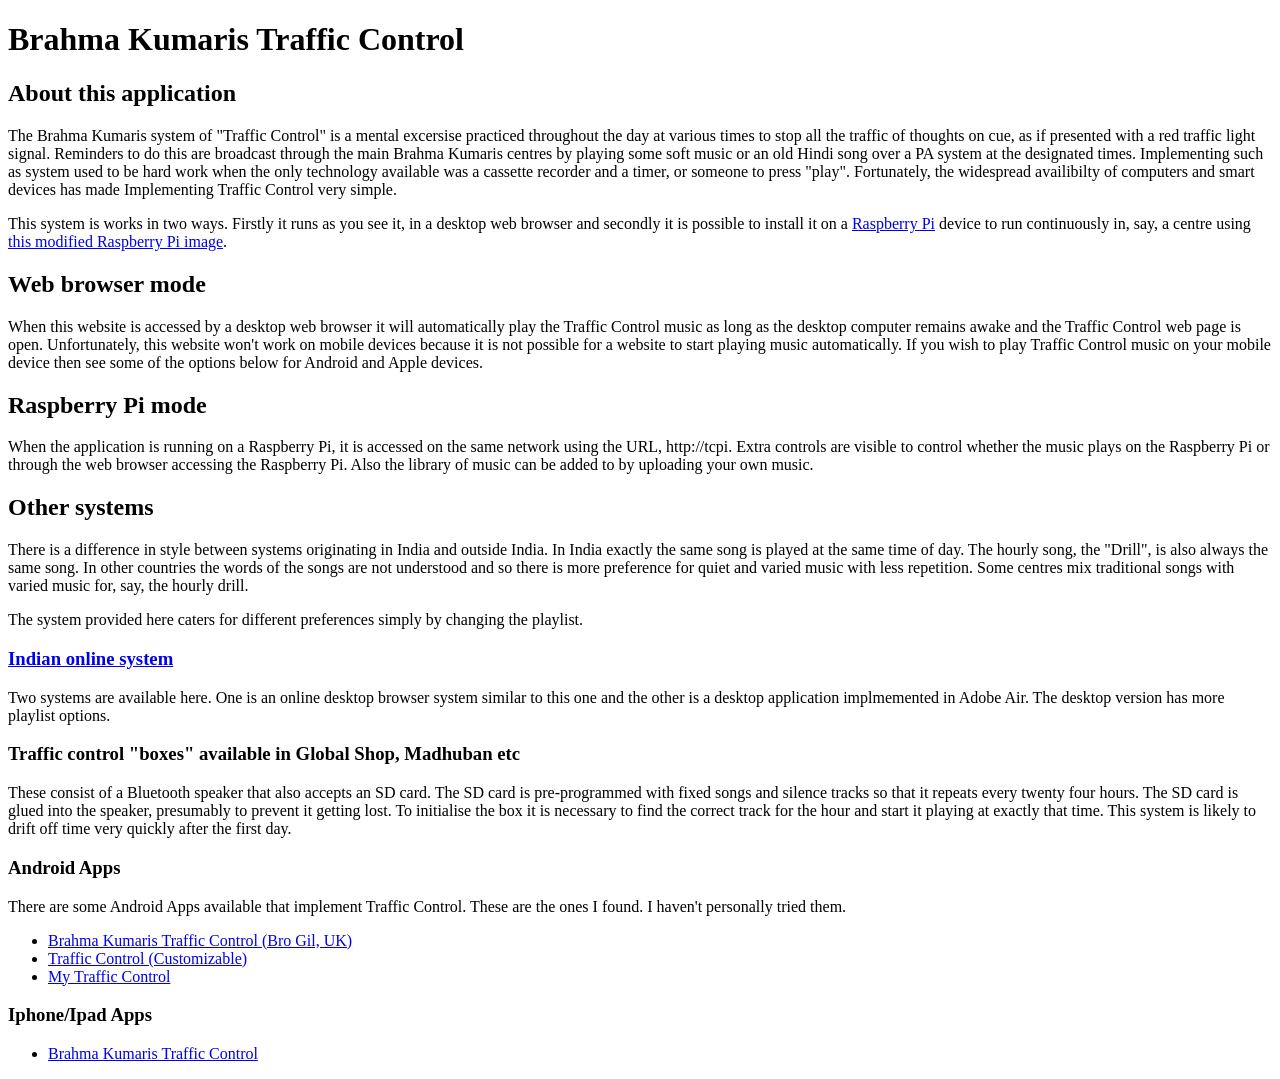
==== more.html @ 0917956d "Initial commit" ====
<!DOCTYPE html>
<html lang="en">
  <head>
    <meta http-equiv="Content-Type" content="text/html; charset=utf-8">
    <meta name="viewport" content="width=device-width, initial-scale=1">
    <title>Brahma Kumaris Traffic Control</title>
    <meta name="description" content="About the Brahma Kumaris online Traffic Control system">
    <meta name="keywords" content="Brahma Kumaris,Traffic Control,online,more about" />
  </head>
  <body>
    <div class="main">
      <h1 class="titleBlock">Brahma Kumaris Traffic Control</h1>
      <h2>About this application</h2>
      <p>The Brahma Kumaris system of "Traffic Control" is a mental excersise practiced throughout the day at various times to stop all the traffic of thoughts on cue, as if presented with a red traffic light signal.
      Reminders to do this are broadcast through the main Brahma Kumaris centres by playing some soft music or an old Hindi song over a PA system at the designated times. Implementing such as system
      used to be hard work when the only technology available was a cassette recorder and a timer, or someone to press "play". Fortunately, the widespread availibilty of computers and smart devices
      has made Implementing Traffic Control very simple.</p>
      <p>This system is works in two ways. Firstly it runs as you see it, in a desktop web browser and secondly it is possible to install it on a <a href="https://www.raspberrypi.org/">Raspberry Pi</a> device
      to run continuously in, say, a centre using <a href="https://drive.google.com/drive/folders/0B4piTloTCvuVUTA2X295WWdzOTQ?usp=sharing">this modified Raspberry Pi image</a>.</p>
      <h2>Web browser mode</h2>
      <p>When this website is accessed by a desktop web browser it will automatically play the Traffic Control music as long as the desktop computer remains awake and the Traffic Control web page is open. Unfortunately, this website won't work on mobile devices because it is not possible for a website to start playing music automatically. If you wish to play Traffic Control music on your mobile device then see some of the options below for Android and Apple devices.</p>
      <h2>Raspberry Pi mode</h2>
      <p>When the application is running on a Raspberry Pi, it is accessed on the same network using the URL, http://tcpi. Extra controls are visible to control whether the music plays on the Raspberry Pi or through the web browser accessing the Raspberry Pi. Also the library of music can be added to by uploading your own music.</p>
      <h2>Other systems</h2>
      <p>There is a difference in style between systems originating in India and outside India. In India exactly the same song is played at the same time of day. The hourly song, the "Drill", is also always
      the same song. In other countries the words of the songs are not understood and so there is more preference for quiet and varied music with less repetition. Some centres mix traditional songs with
      varied music for, say, the hourly drill.</p>
      <p>The system provided here caters for different preferences simply by changing the playlist.</p>
      <h3><a href="http://www.bkthai.com/traffic/">Indian online system</a></h3>
      <p>Two systems are available here. One is an online desktop browser system similar to this one and the other is a desktop application implmemented in Adobe Air. The desktop version has more
      playlist options.</p>
      <h3>Traffic control "boxes" available in Global Shop, Madhuban etc</h3>
      <p>These consist of a Bluetooth speaker that also accepts an SD card. The SD card is pre-programmed with fixed songs and silence tracks so that it repeats every twenty four hours. The SD card is glued into the speaker, presumably to prevent it getting lost. To initialise the box it is necessary to find the correct track for the hour and start it playing at exactly that time. This system is likely to drift off time very quickly after the first day.</p>
      <h3>Android Apps</h3>
      There are some Android Apps available that implement Traffic Control. These are the ones I found. I haven't personally tried them.
      <ul>
        <li><a href="https://play.google.com/store/apps/details?id=org.brahmakumaris.alert">Brahma Kumaris Traffic Control (Bro Gil, UK)</a></li>
        <li><a href="https://play.google.com/store/apps/details?id=com.sg.omshanti">Traffic Control (Customizable)</a></li>
        <li><a href="https://play.google.com/store/apps/details?id=com.conduit.app_8e252ed951604af8a54a0cc0457fcd04.app">My Traffic Control</a></li>
      </ul>
      <p>
      <h3>Iphone/Ipad Apps</h3>
      <ul>
        <li><a href="https://itunes.apple.com/gb/app/brahma-kumaris-traffic-control/id515261773">Brahma Kumaris Traffic Control</a></li>
      </ul>
    </div>
  </body>
</html>
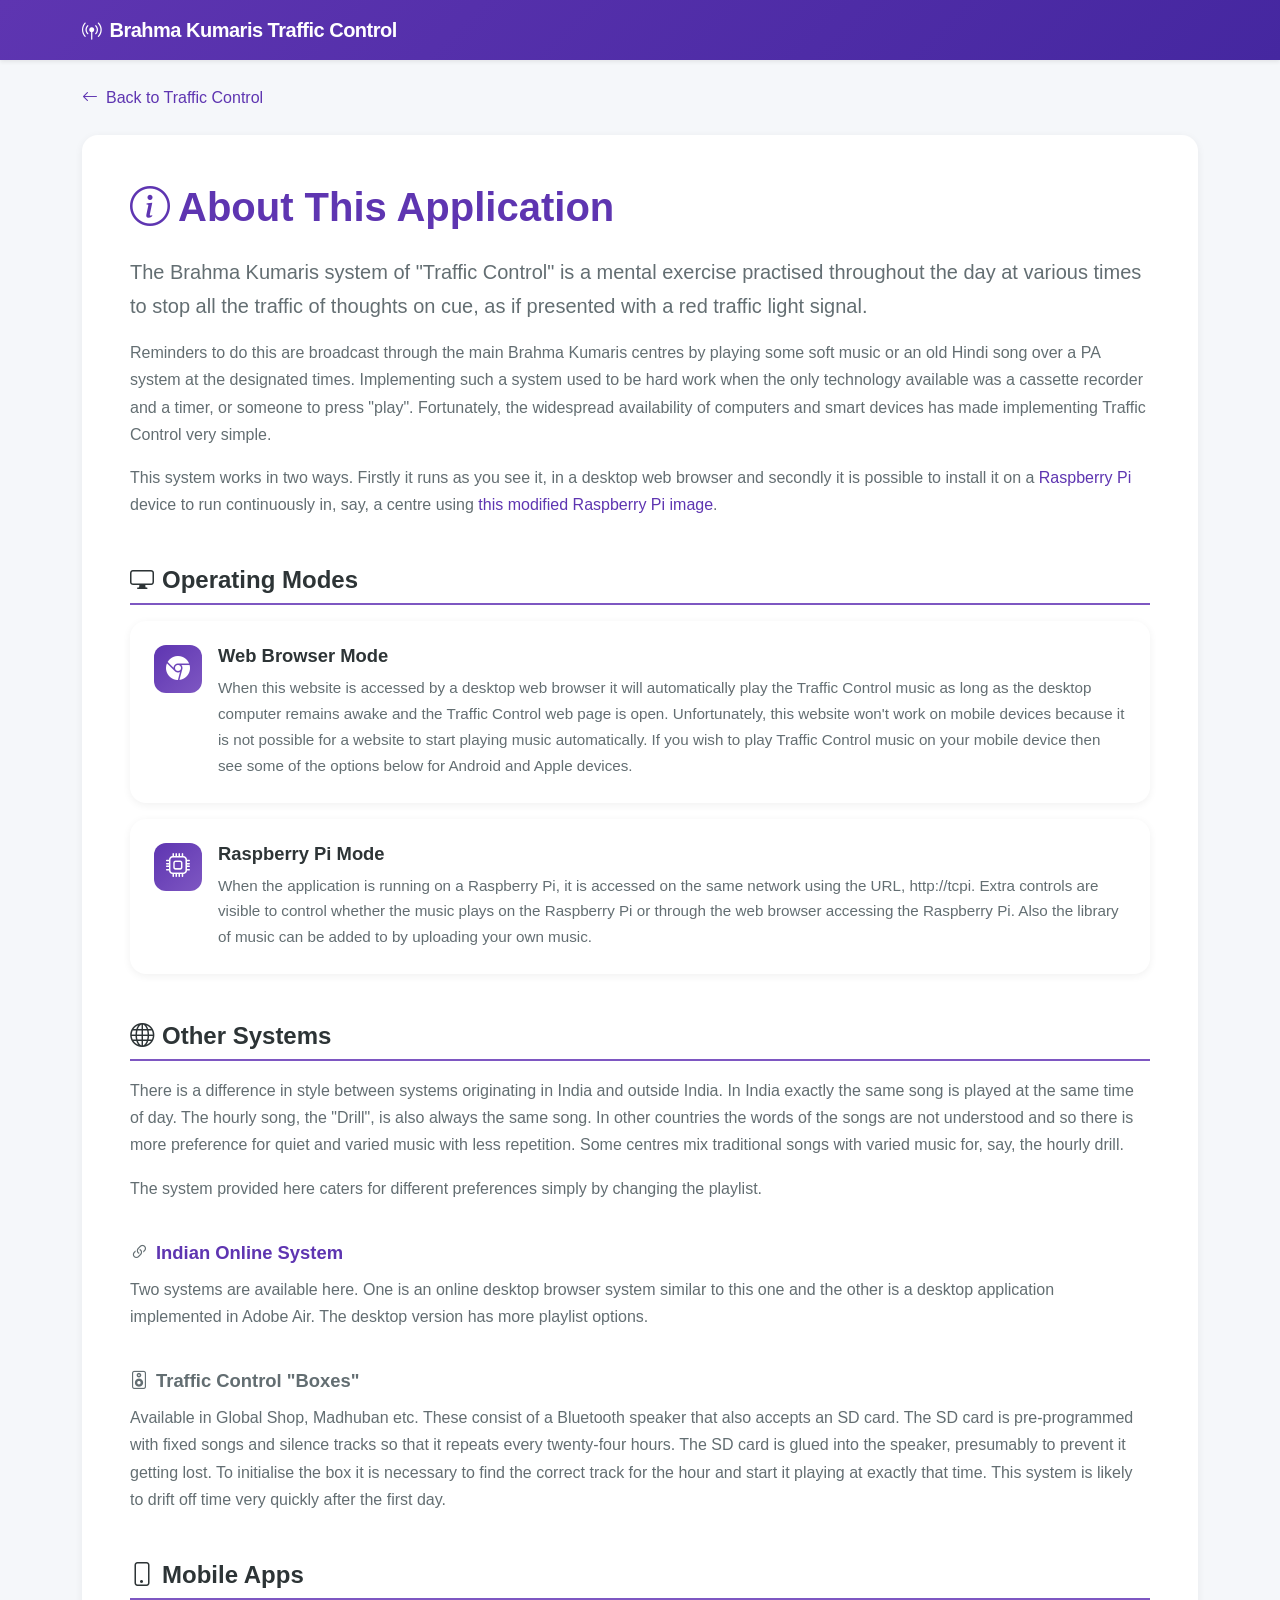
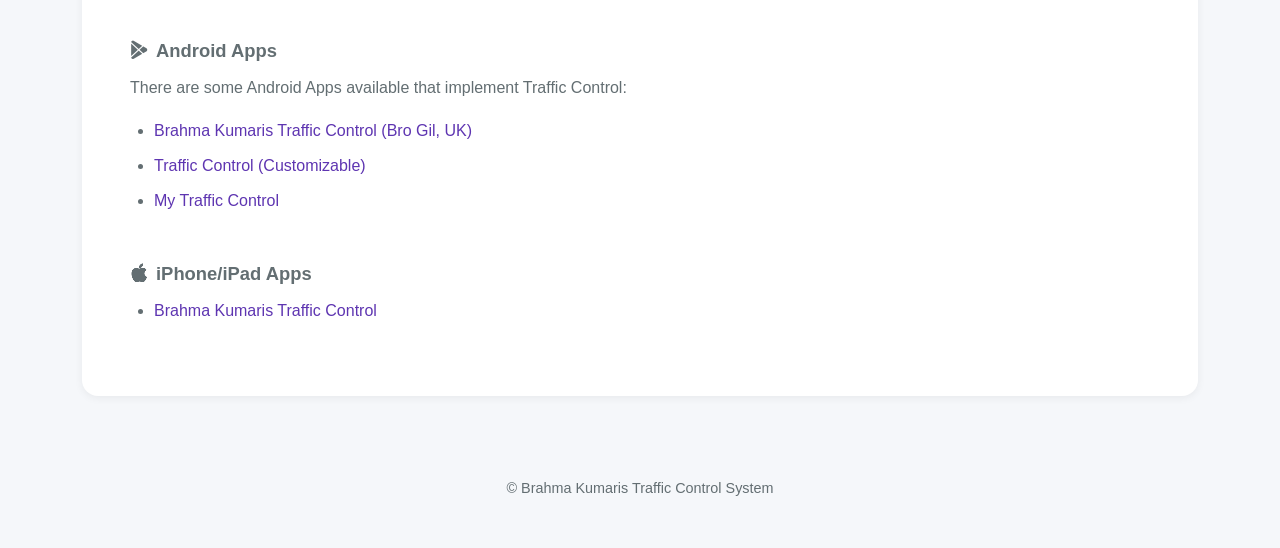
==== commit 33cb584c: "Complete revamp" ====
--- a/more.html
+++ b/more.html
@@ -3,46 +3,237 @@
   <head>
     <meta http-equiv="Content-Type" content="text/html; charset=utf-8">
     <meta name="viewport" content="width=device-width, initial-scale=1">
-    <title>Brahma Kumaris Traffic Control</title>
+    <title>About - Brahma Kumaris Traffic Control</title>
     <meta name="description" content="About the Brahma Kumaris online Traffic Control system">
     <meta name="keywords" content="Brahma Kumaris,Traffic Control,online,more about" />
+    <link href="css/bootstrap.min.css" rel="stylesheet">
+    <link href="css/bootstrap-icons.min.css" rel="stylesheet">
+    <style>
+      :root {
+        --primary-color: #5e35b1;
+        --primary-light: #7e57c2;
+        --primary-dark: #4527a0;
+        --bg-light: #f5f7fa;
+        --text-primary: #2d3436;
+        --text-secondary: #636e72;
+        --radius-lg: 1rem;
+        --shadow-sm: 0 2px 8px rgba(0, 0, 0, 0.06);
+        --shadow-md: 0 4px 16px rgba(0, 0, 0, 0.08);
+      }
+      
+      body {
+        font-family: 'Inter', 'Segoe UI', Roboto, -apple-system, BlinkMacSystemFont, sans-serif;
+        background-color: var(--bg-light);
+        color: var(--text-primary);
+        line-height: 1.7;
+      }
+      
+      .navbar {
+        background: linear-gradient(135deg, var(--primary-color) 0%, var(--primary-dark) 100%);
+      }
+      
+      .navbar-brand {
+        font-weight: 700;
+        letter-spacing: -0.5px;
+      }
+      
+      .card {
+        border-radius: var(--radius-lg);
+        border: none;
+        box-shadow: var(--shadow-sm);
+        transition: box-shadow 0.25s ease;
+      }
+      
+      .card:hover {
+        box-shadow: var(--shadow-md);
+      }
+      
+      h1 {
+        color: var(--primary-color);
+        font-weight: 700;
+        margin-bottom: 1.5rem;
+      }
+      
+      h2 {
+        color: var(--text-primary);
+        font-weight: 600;
+        font-size: 1.5rem;
+        margin-top: 2rem;
+        margin-bottom: 1rem;
+        padding-bottom: 0.5rem;
+        border-bottom: 2px solid var(--primary-light);
+      }
+      
+      h3 {
+        color: var(--text-secondary);
+        font-weight: 600;
+        font-size: 1.15rem;
+        margin-top: 1.5rem;
+        margin-bottom: 0.75rem;
+      }
+      
+      p {
+        color: var(--text-secondary);
+        margin-bottom: 1rem;
+      }
+      
+      a {
+        color: var(--primary-color);
+        text-decoration: none;
+        transition: color 0.2s ease;
+      }
+      
+      a:hover {
+        color: var(--primary-light);
+        text-decoration: underline;
+      }
+      
+      ul {
+        padding-left: 1.5rem;
+      }
+      
+      li {
+        color: var(--text-secondary);
+        margin-bottom: 0.5rem;
+      }
+      
+      li a {
+        font-weight: 500;
+      }
+      
+      .back-link {
+        display: inline-flex;
+        align-items: center;
+        gap: 0.5rem;
+        font-weight: 500;
+        margin-bottom: 1.5rem;
+      }
+      
+      .back-link:hover {
+        text-decoration: none;
+      }
+      
+      .feature-icon {
+        width: 48px;
+        height: 48px;
+        background: linear-gradient(135deg, var(--primary-color) 0%, var(--primary-light) 100%);
+        border-radius: 12px;
+        display: flex;
+        align-items: center;
+        justify-content: center;
+        color: white;
+        font-size: 1.5rem;
+        flex-shrink: 0;
+      }
+      
+      .mode-card {
+        background: white;
+        border-radius: var(--radius-lg);
+        padding: 1.5rem;
+        margin-bottom: 1rem;
+        box-shadow: var(--shadow-sm);
+        display: flex;
+        gap: 1rem;
+        align-items: flex-start;
+      }
+      
+      .mode-card h3 {
+        margin: 0 0 0.5rem 0;
+        color: var(--text-primary);
+      }
+      
+      .mode-card p {
+        margin: 0;
+        font-size: 0.95rem;
+      }
+      
+      footer {
+        margin-top: 3rem;
+        padding: 2rem 0;
+        text-align: center;
+        color: var(--text-secondary);
+        font-size: 0.9rem;
+      }
+    </style>
   </head>
   <body>
-    <div class="main">
-      <h1 class="titleBlock">Brahma Kumaris Traffic Control</h1>
-      <h2>About this application</h2>
-      <p>The Brahma Kumaris system of "Traffic Control" is a mental excersise practiced throughout the day at various times to stop all the traffic of thoughts on cue, as if presented with a red traffic light signal.
-      Reminders to do this are broadcast through the main Brahma Kumaris centres by playing some soft music or an old Hindi song over a PA system at the designated times. Implementing such as system
-      used to be hard work when the only technology available was a cassette recorder and a timer, or someone to press "play". Fortunately, the widespread availibilty of computers and smart devices
-      has made Implementing Traffic Control very simple.</p>
-      <p>This system is works in two ways. Firstly it runs as you see it, in a desktop web browser and secondly it is possible to install it on a <a href="https://www.raspberrypi.org/">Raspberry Pi</a> device
-      to run continuously in, say, a centre using <a href="https://drive.google.com/drive/folders/0B4piTloTCvuVUTA2X295WWdzOTQ?usp=sharing">this modified Raspberry Pi image</a>.</p>
-      <h2>Web browser mode</h2>
-      <p>When this website is accessed by a desktop web browser it will automatically play the Traffic Control music as long as the desktop computer remains awake and the Traffic Control web page is open. Unfortunately, this website won't work on mobile devices because it is not possible for a website to start playing music automatically. If you wish to play Traffic Control music on your mobile device then see some of the options below for Android and Apple devices.</p>
-      <h2>Raspberry Pi mode</h2>
-      <p>When the application is running on a Raspberry Pi, it is accessed on the same network using the URL, http://tcpi. Extra controls are visible to control whether the music plays on the Raspberry Pi or through the web browser accessing the Raspberry Pi. Also the library of music can be added to by uploading your own music.</p>
-      <h2>Other systems</h2>
-      <p>There is a difference in style between systems originating in India and outside India. In India exactly the same song is played at the same time of day. The hourly song, the "Drill", is also always
-      the same song. In other countries the words of the songs are not understood and so there is more preference for quiet and varied music with less repetition. Some centres mix traditional songs with
-      varied music for, say, the hourly drill.</p>
-      <p>The system provided here caters for different preferences simply by changing the playlist.</p>
-      <h3><a href="http://www.bkthai.com/traffic/">Indian online system</a></h3>
-      <p>Two systems are available here. One is an online desktop browser system similar to this one and the other is a desktop application implmemented in Adobe Air. The desktop version has more
-      playlist options.</p>
-      <h3>Traffic control "boxes" available in Global Shop, Madhuban etc</h3>
-      <p>These consist of a Bluetooth speaker that also accepts an SD card. The SD card is pre-programmed with fixed songs and silence tracks so that it repeats every twenty four hours. The SD card is glued into the speaker, presumably to prevent it getting lost. To initialise the box it is necessary to find the correct track for the hour and start it playing at exactly that time. This system is likely to drift off time very quickly after the first day.</p>
-      <h3>Android Apps</h3>
-      There are some Android Apps available that implement Traffic Control. These are the ones I found. I haven't personally tried them.
-      <ul>
-        <li><a href="https://play.google.com/store/apps/details?id=org.brahmakumaris.alert">Brahma Kumaris Traffic Control (Bro Gil, UK)</a></li>
-        <li><a href="https://play.google.com/store/apps/details?id=com.sg.omshanti">Traffic Control (Customizable)</a></li>
-        <li><a href="https://play.google.com/store/apps/details?id=com.conduit.app_8e252ed951604af8a54a0cc0457fcd04.app">My Traffic Control</a></li>
-      </ul>
-      <p>
-      <h3>Iphone/Ipad Apps</h3>
-      <ul>
-        <li><a href="https://itunes.apple.com/gb/app/brahma-kumaris-traffic-control/id515261773">Brahma Kumaris Traffic Control</a></li>
-      </ul>
+    <nav class="navbar navbar-expand-lg navbar-dark shadow-sm mb-4">
+      <div class="container">
+        <a class="navbar-brand d-flex align-items-center" href="index.html">
+          <i class="bi bi-broadcast-pin me-2"></i>
+          <span>Brahma Kumaris Traffic Control</span>
+        </a>
+      </div>
+    </nav>
+    
+    <div class="container">
+      <a href="index.html" class="back-link">
+        <i class="bi bi-arrow-left"></i>
+        Back to Traffic Control
+      </a>
+      
+      <div class="card p-4 p-md-5">
+        <h1><i class="bi bi-info-circle me-2"></i>About This Application</h1>
+        
+        <p class="lead">The Brahma Kumaris system of "Traffic Control" is a mental exercise practised throughout the day at various times to stop all the traffic of thoughts on cue, as if presented with a red traffic light signal.</p>
+        
+        <p>Reminders to do this are broadcast through the main Brahma Kumaris centres by playing some soft music or an old Hindi song over a PA system at the designated times. Implementing such a system used to be hard work when the only technology available was a cassette recorder and a timer, or someone to press "play". Fortunately, the widespread availability of computers and smart devices has made implementing Traffic Control very simple.</p>
+        
+        <p>This system works in two ways. Firstly it runs as you see it, in a desktop web browser and secondly it is possible to install it on a <a href="https://www.raspberrypi.org/">Raspberry Pi</a> device to run continuously in, say, a centre using <a href="https://drive.google.com/drive/folders/0B4piTloTCvuVUTA2X295WWdzOTQ?usp=sharing">this modified Raspberry Pi image</a>.</p>
+        
+        <h2><i class="bi bi-display me-2"></i>Operating Modes</h2>
+        
+        <div class="mode-card">
+          <div class="feature-icon">
+            <i class="bi bi-browser-chrome"></i>
+          </div>
+          <div>
+            <h3>Web Browser Mode</h3>
+            <p>When this website is accessed by a desktop web browser it will automatically play the Traffic Control music as long as the desktop computer remains awake and the Traffic Control web page is open. Unfortunately, this website won't work on mobile devices because it is not possible for a website to start playing music automatically. If you wish to play Traffic Control music on your mobile device then see some of the options below for Android and Apple devices.</p>
+          </div>
+        </div>
+        
+        <div class="mode-card">
+          <div class="feature-icon">
+            <i class="bi bi-cpu"></i>
+          </div>
+          <div>
+            <h3>Raspberry Pi Mode</h3>
+            <p>When the application is running on a Raspberry Pi, it is accessed on the same network using the URL, http://tcpi. Extra controls are visible to control whether the music plays on the Raspberry Pi or through the web browser accessing the Raspberry Pi. Also the library of music can be added to by uploading your own music.</p>
+          </div>
+        </div>
+        
+        <h2><i class="bi bi-globe me-2"></i>Other Systems</h2>
+        
+        <p>There is a difference in style between systems originating in India and outside India. In India exactly the same song is played at the same time of day. The hourly song, the "Drill", is also always the same song. In other countries the words of the songs are not understood and so there is more preference for quiet and varied music with less repetition. Some centres mix traditional songs with varied music for, say, the hourly drill.</p>
+        
+        <p>The system provided here caters for different preferences simply by changing the playlist.</p>
+        
+        <h3><i class="bi bi-link-45deg me-2"></i><a href="http://www.bkthai.com/traffic/">Indian Online System</a></h3>
+        <p>Two systems are available here. One is an online desktop browser system similar to this one and the other is a desktop application implemented in Adobe Air. The desktop version has more playlist options.</p>
+        
+        <h3><i class="bi bi-speaker me-2"></i>Traffic Control "Boxes"</h3>
+        <p>Available in Global Shop, Madhuban etc. These consist of a Bluetooth speaker that also accepts an SD card. The SD card is pre-programmed with fixed songs and silence tracks so that it repeats every twenty-four hours. The SD card is glued into the speaker, presumably to prevent it getting lost. To initialise the box it is necessary to find the correct track for the hour and start it playing at exactly that time. This system is likely to drift off time very quickly after the first day.</p>
+        
+        <h2><i class="bi bi-phone me-2"></i>Mobile Apps</h2>
+        
+        <h3><i class="bi bi-google-play me-2"></i>Android Apps</h3>
+        <p>There are some Android Apps available that implement Traffic Control:</p>
+        <ul>
+          <li><a href="https://play.google.com/store/apps/details?id=org.brahmakumaris.alert">Brahma Kumaris Traffic Control (Bro Gil, UK)</a></li>
+          <li><a href="https://play.google.com/store/apps/details?id=com.sg.omshanti">Traffic Control (Customizable)</a></li>
+          <li><a href="https://play.google.com/store/apps/details?id=com.conduit.app_8e252ed951604af8a54a0cc0457fcd04.app">My Traffic Control</a></li>
+        </ul>
+        
+        <h3><i class="bi bi-apple me-2"></i>iPhone/iPad Apps</h3>
+        <ul>
+          <li><a href="https://itunes.apple.com/gb/app/brahma-kumaris-traffic-control/id515261773">Brahma Kumaris Traffic Control</a></li>
+        </ul>
+      </div>
+      
+      <footer>
+        <p>&copy; Brahma Kumaris Traffic Control System</p>
+      </footer>
     </div>
   </body>
 </html>
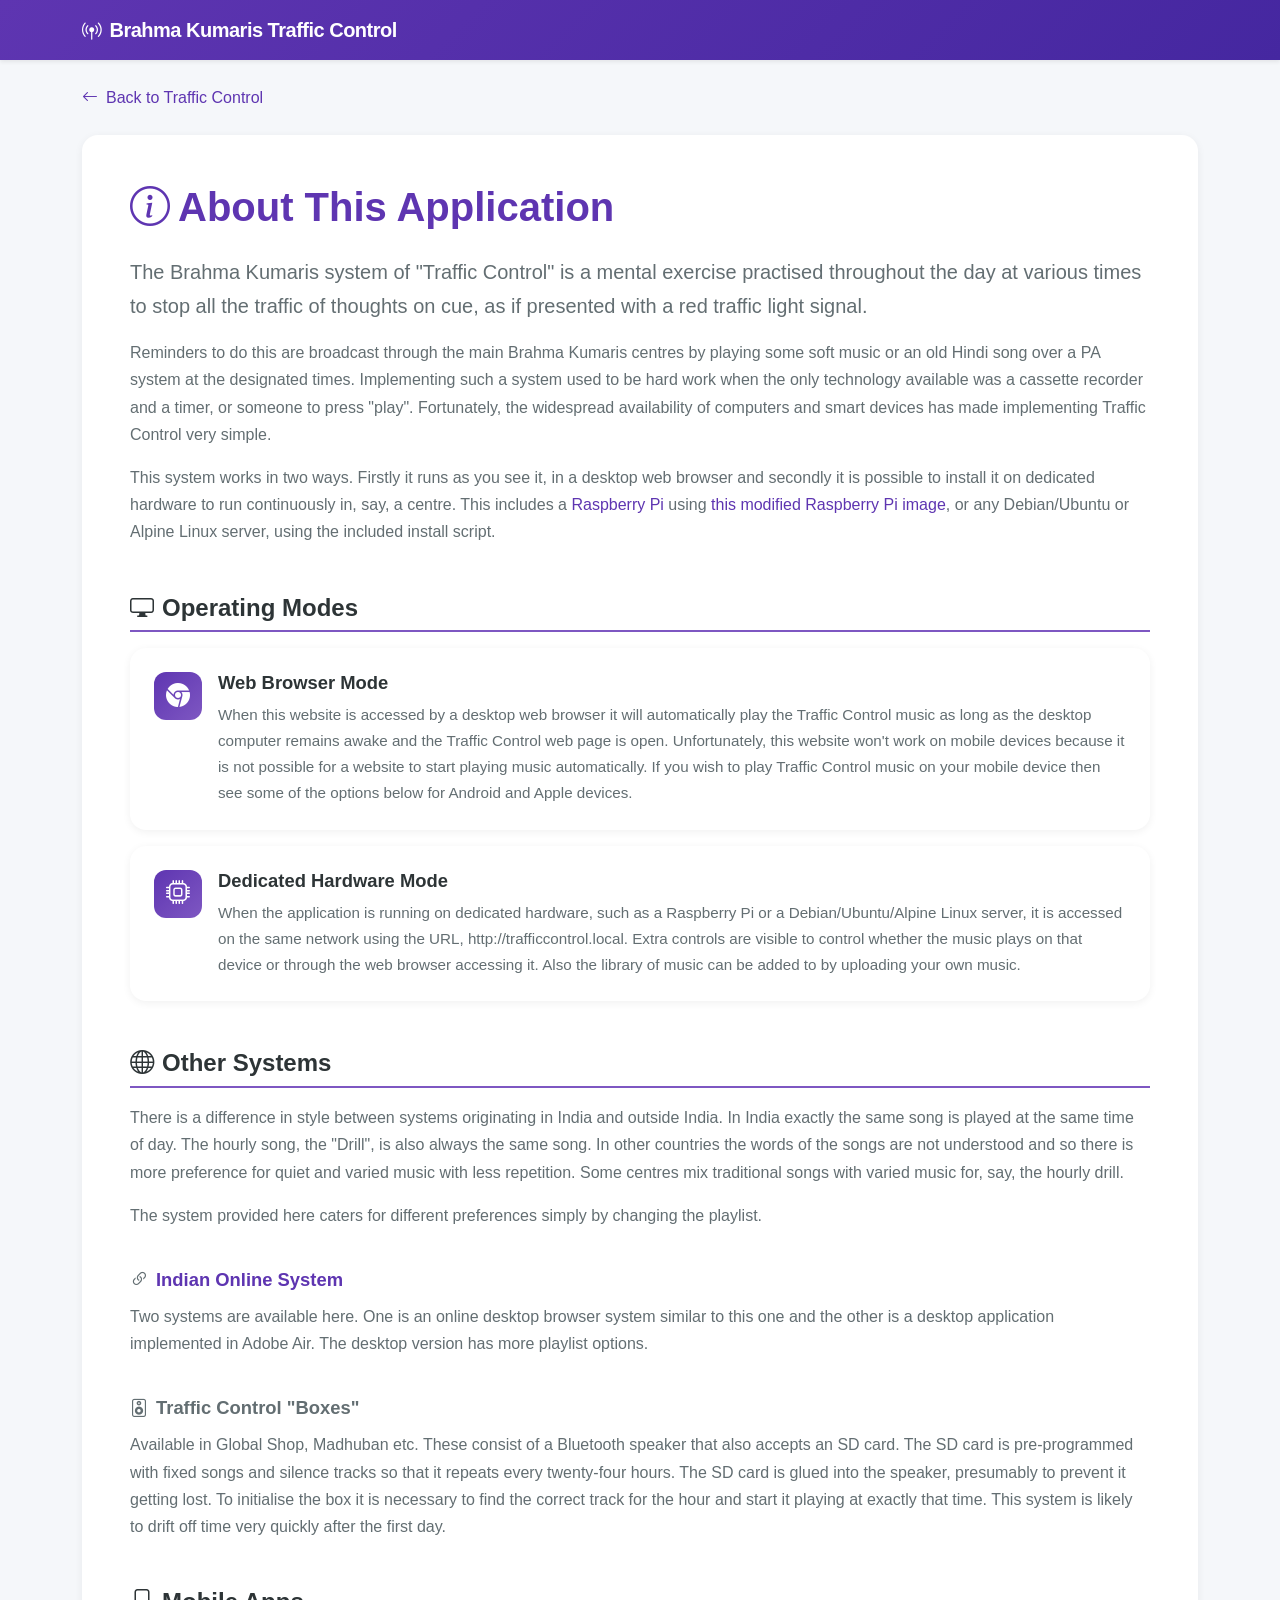
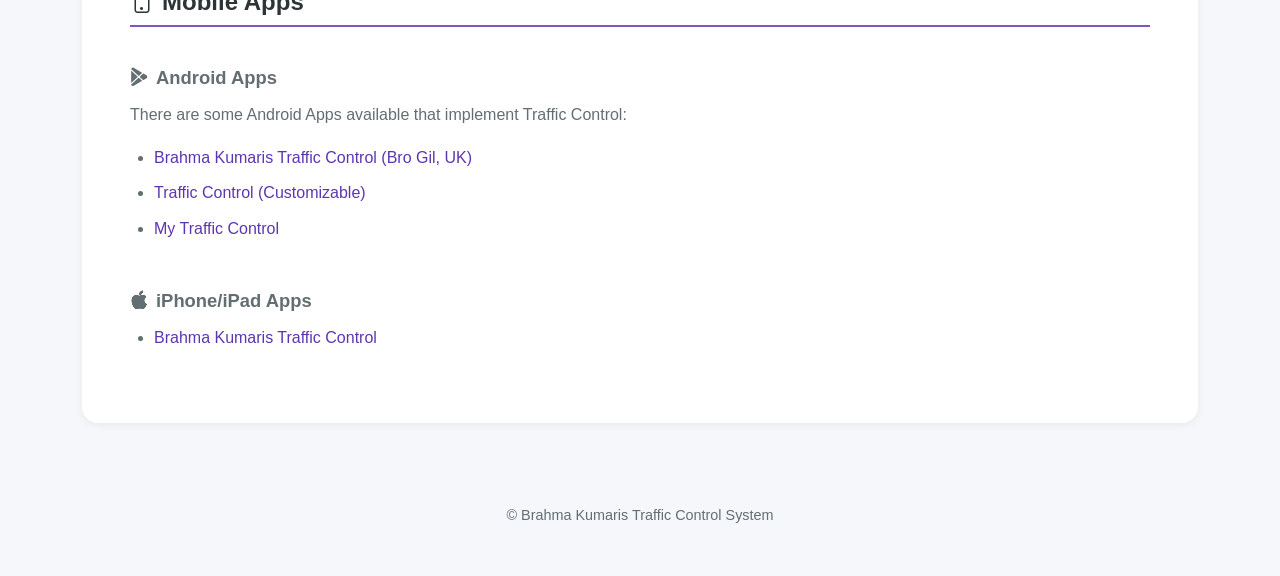
==== commit f04cfe19: "Update more.html deployment description: no longer Raspberry Pi only, now supports Debian/Ubuntu/Alp" ====
--- a/more.html
+++ b/more.html
@@ -179,7 +179,7 @@
         
         <p>Reminders to do this are broadcast through the main Brahma Kumaris centres by playing some soft music or an old Hindi song over a PA system at the designated times. Implementing such a system used to be hard work when the only technology available was a cassette recorder and a timer, or someone to press "play". Fortunately, the widespread availability of computers and smart devices has made implementing Traffic Control very simple.</p>
         
-        <p>This system works in two ways. Firstly it runs as you see it, in a desktop web browser and secondly it is possible to install it on a <a href="https://www.raspberrypi.org/">Raspberry Pi</a> device to run continuously in, say, a centre using <a href="https://drive.google.com/drive/folders/0B4piTloTCvuVUTA2X295WWdzOTQ?usp=sharing">this modified Raspberry Pi image</a>.</p>
+        <p>This system works in two ways. Firstly it runs as you see it, in a desktop web browser and secondly it is possible to install it on dedicated hardware to run continuously in, say, a centre. This includes a <a href="https://www.raspberrypi.org/">Raspberry Pi</a> using <a href="https://drive.google.com/drive/folders/0B4piTloTCvuVUTA2X295WWdzOTQ?usp=sharing">this modified Raspberry Pi image</a>, or any Debian/Ubuntu or Alpine Linux server, using the included install script.</p>
         
         <h2><i class="bi bi-display me-2"></i>Operating Modes</h2>
         
@@ -198,8 +198,8 @@
             <i class="bi bi-cpu"></i>
           </div>
           <div>
-            <h3>Raspberry Pi Mode</h3>
-            <p>When the application is running on a Raspberry Pi, it is accessed on the same network using the URL, http://tcpi. Extra controls are visible to control whether the music plays on the Raspberry Pi or through the web browser accessing the Raspberry Pi. Also the library of music can be added to by uploading your own music.</p>
+            <h3>Dedicated Hardware Mode</h3>
+            <p>When the application is running on dedicated hardware, such as a Raspberry Pi or a Debian/Ubuntu/Alpine Linux server, it is accessed on the same network using the URL, http://trafficcontrol.local. Extra controls are visible to control whether the music plays on that device or through the web browser accessing it. Also the library of music can be added to by uploading your own music.</p>
           </div>
         </div>
         
